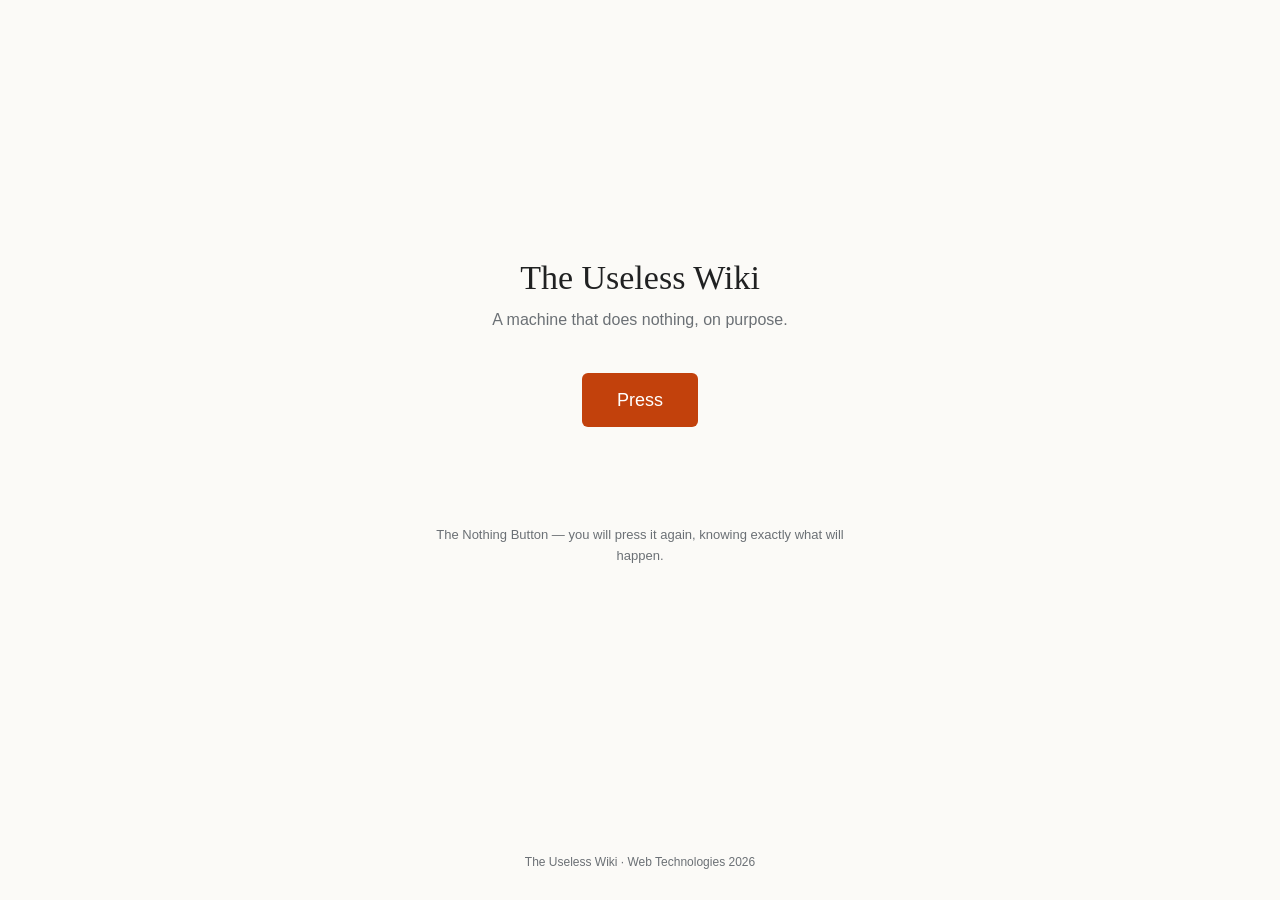
==== index.html @ 9c0638c9 "feat: the nothing button — one control, one line, and a synthesised sound" ====
<!doctype html>
<html lang="en">
<head>
<meta charset="utf-8">
<meta name="viewport" content="width=device-width, initial-scale=1">
<title>The Useless Wiki</title>
<meta name="description" content="A machine that does nothing, on purpose.">
<link rel="stylesheet" href="style.css">
</head>
<body>

<main>
  <h1>The Useless Wiki</h1>
  <p class="tagline">A machine that does nothing, on purpose.</p>

  <button type="button" id="press" class="press">Press</button>

  <p class="status" id="status" role="status" aria-live="polite"></p>

  <p class="note">The Nothing Button — you will press it again, knowing exactly what will happen.</p>
</main>

<footer>
  <p>The Useless Wiki · Web Technologies 2026</p>
</footer>

<script src="js/machine.js"></script>

</body>
</html>
---- style.css ----
/* The Useless Wiki — one page, one control. */

:root {
  --paper: #fbfaf7;
  --ink: #202122;
  --dim: #6b7075;
  --accent: #c2410c;
}

* { box-sizing: border-box; }

body {
  margin: 0;
  min-height: 100vh;
  display: flex;
  flex-direction: column;
  background: var(--paper);
  color: var(--ink);
  font: 16px/1.6 -apple-system, BlinkMacSystemFont, "Segoe UI", Roboto, "Helvetica Neue", Arial, sans-serif;
}

main {
  flex: 1;
  display: flex;
  flex-direction: column;
  align-items: center;
  justify-content: center;
  text-align: center;
  padding: 2rem 1.5rem;
}

h1 {
  margin: 0;
  font: 400 34px/1.2 Georgia, "Times New Roman", serif;
}

.tagline {
  margin: .5rem 0 2.5rem;
  color: var(--dim);
}

.press {
  padding: .8rem 2.2rem;
  font: inherit;
  font-size: 18px;
  color: #fff;
  background: var(--accent);
  border: 0;
  border-radius: 6px;
  cursor: pointer;
  transition: transform .08s ease, background-color .2s ease;
}

/* The button dips when you press it — the only part of the machine that
   ever appears to do anything. */
.press:active { transform: scale(.97); }

.press:focus-visible {
  outline: 3px solid var(--accent);
  outline-offset: 3px;
}

.status {
  margin: 2rem 0 0;
  min-height: 1.6em;
  color: var(--dim);
  opacity: 0;
  transform: translateY(4px);
  transition: opacity .25s ease, transform .25s ease;
}

/* Added for as long as a line is showing, so the fade runs both ways. */
.status.show {
  opacity: 1;
  transform: none;
}

.note {
  margin: 2.5rem 0 0;
  max-width: 26rem;
  font-size: 13px;
  color: var(--dim);
}

footer {
  padding: 1rem 1.5rem;
  text-align: center;
  font-size: 12px;
  color: var(--dim);
}

/* The behaviour stays; only the movement goes. */
@media (prefers-reduced-motion: reduce) {
  * {
    transition: none !important;
    animation: none !important;
  }
}
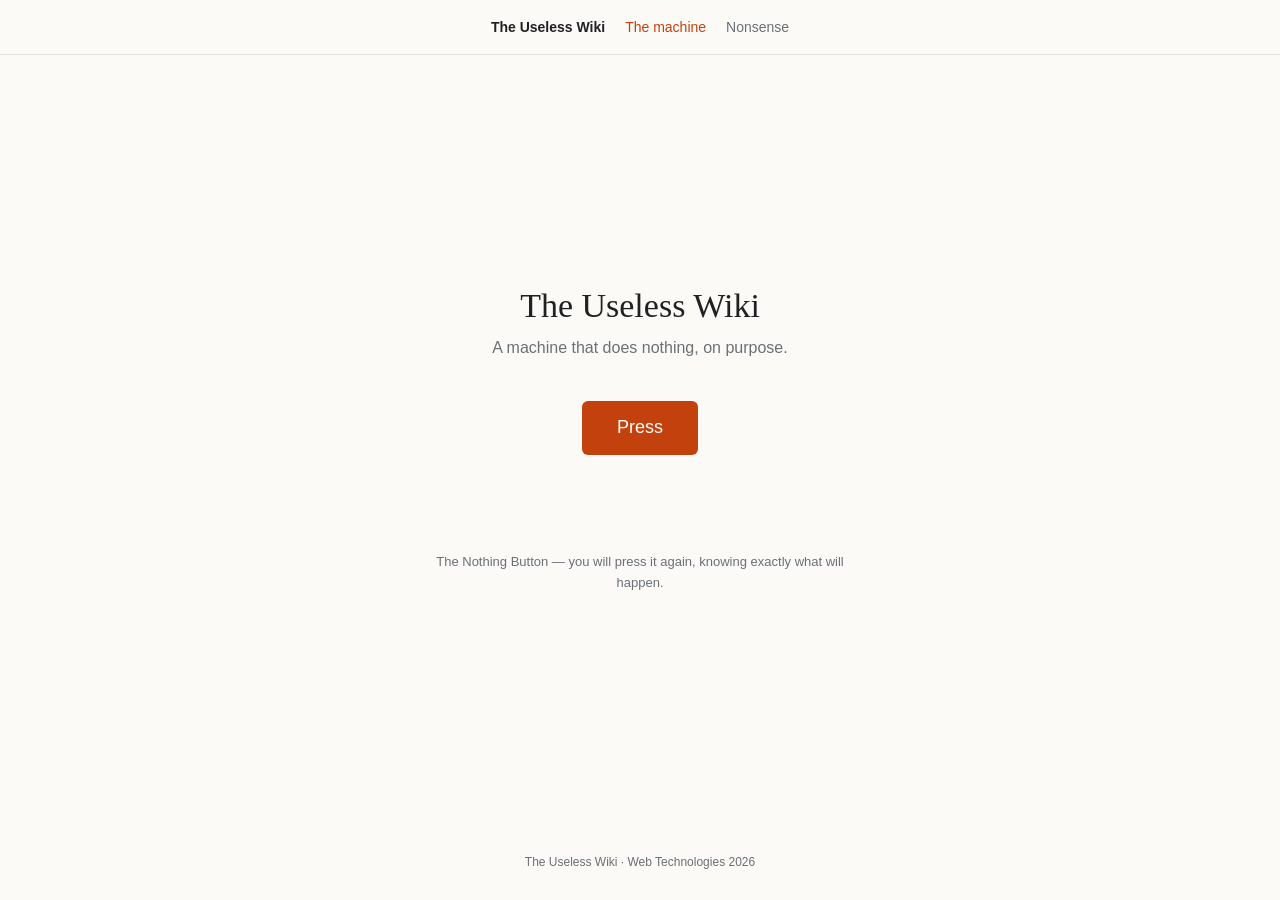
==== commit 6affc036: "feat: nonsense — fifteen quotations, one chosen at random; navigation written once in nav.html" ====
--- a/index.html
+++ b/index.html
@@ -8,6 +8,9 @@
 <link rel="stylesheet" href="style.css">
 </head>
 <body>
+
+<!-- nav.js fills this from nav.html. See the note in that file. -->
+<div data-nav></div>
 
 <main>
   <h1>The Useless Wiki</h1>
@@ -24,6 +27,7 @@
   <p>The Useless Wiki · Web Technologies 2026</p>
 </footer>
 
+<script src="js/nav.js"></script>
 <script src="js/machine.js"></script>
 
 </body>
--- a/style.css
+++ b/style.css
@@ -27,6 +27,14 @@
   justify-content: center;
   text-align: center;
   padding: 2rem 1.5rem;
+}
+
+/* The machine page is short enough to sit in the middle of the screen.
+   A page with fifteen quotations on it is not: centring it would push
+   the top half out of reach, so those pages start at the top instead. */
+main.page {
+  justify-content: flex-start;
+  padding-top: 3rem;
 }
 
 h1 {
@@ -89,6 +97,102 @@
   color: var(--dim);
 }
 
+/* ---- navigation, written once in nav.html ---- */
+
+.site-nav {
+  display: flex;
+  flex-wrap: wrap;
+  justify-content: center;
+  gap: 1.25rem;
+  padding: 1rem 1.5rem;
+  border-bottom: 1px solid #e6e3dc;
+  font-size: 14px;
+}
+
+.site-nav a {
+  color: var(--dim);
+  text-decoration: none;
+}
+
+.site-nav a:hover { color: var(--ink); }
+
+.site-nav .brand {
+  color: var(--ink);
+  font-weight: 600;
+}
+
+/* The page you are on: no link styling, because the link goes nowhere. */
+.site-nav a[aria-current="page"] {
+  color: var(--accent);
+}
+
+.site-nav a:focus-visible {
+  outline: 2px solid var(--accent);
+  outline-offset: 2px;
+}
+
+/* ---- quotation of the visit ---- */
+
+.hero-quote {
+  margin: 2.5rem 0 0;
+  padding: 1.25rem 1.5rem;
+  max-width: 34rem;
+  text-align: left;
+  border-left: 3px solid var(--accent);
+  background: #f4f2ec;
+}
+
+.hero-quote .eyebrow {
+  margin: 0 0 .5rem;
+  font-size: 11px;
+  letter-spacing: .08em;
+  text-transform: uppercase;
+  color: var(--dim);
+}
+
+.hero-quote blockquote {
+  margin: 0;
+  font: 400 21px/1.45 Georgia, "Times New Roman", serif;
+}
+
+.hero-quote cite {
+  display: block;
+  margin-top: .5rem;
+  font-style: normal;
+  font-size: 13px;
+  color: var(--dim);
+}
+
+/* ---- the fifteen ---- */
+
+.quotes {
+  width: 100%;
+  max-width: 34rem;
+  margin: 3rem 0 0;
+  padding: 0;
+  list-style: none;
+  text-align: left;
+  border-top: 1px solid #e6e3dc;
+}
+
+.quotes li {
+  padding: 1.4rem 0;
+  border-bottom: 1px solid #e6e3dc;
+}
+
+.quotes blockquote {
+  margin: 0;
+  font: 400 18px/1.55 Georgia, "Times New Roman", serif;
+}
+
+.quotes cite {
+  display: block;
+  margin-top: .45rem;
+  font-style: normal;
+  font-size: 13px;
+  color: var(--dim);
+}
+
 /* The behaviour stays; only the movement goes. */
 @media (prefers-reduced-motion: reduce) {
   * {
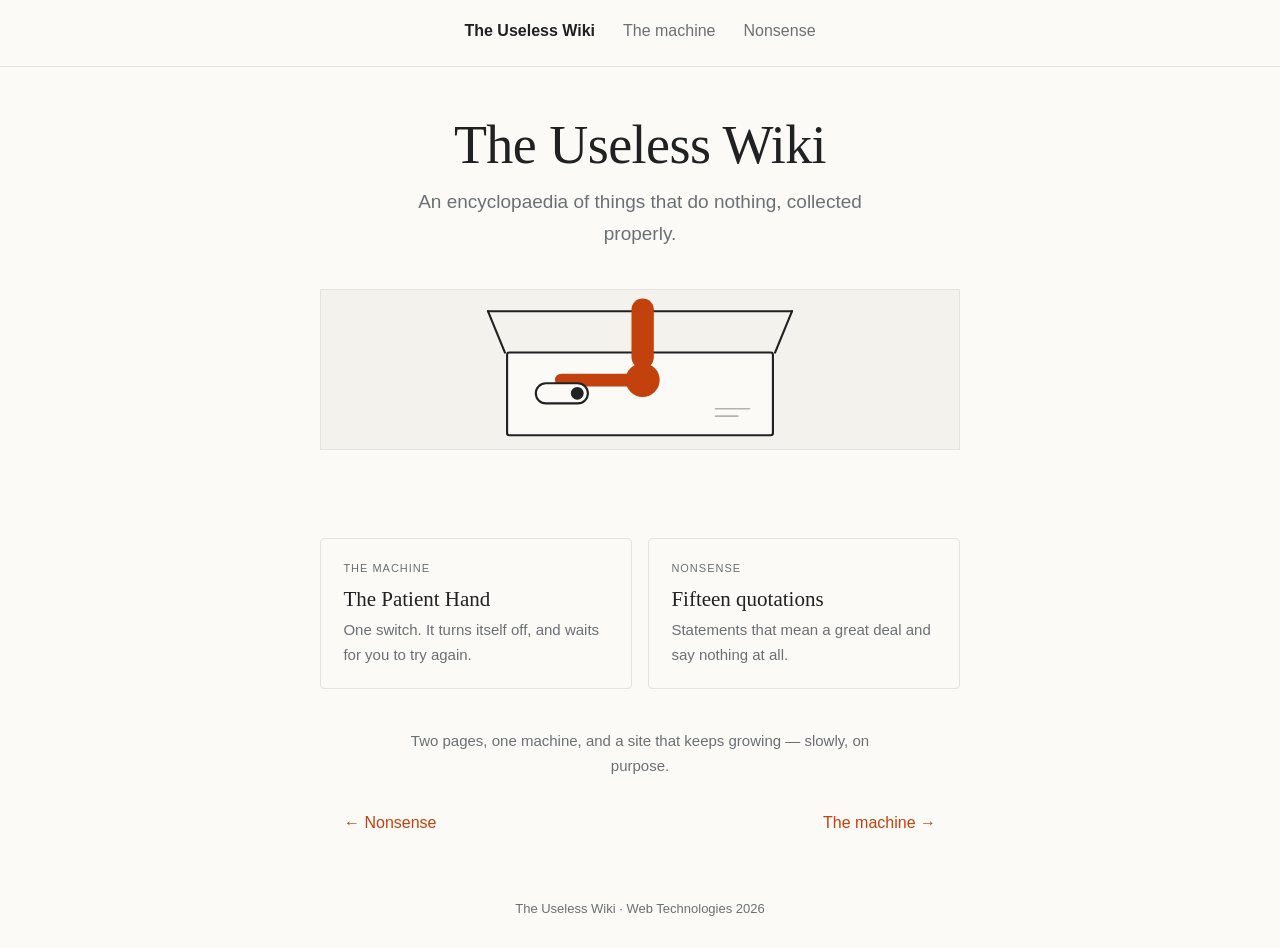
==== commit 5f59cb51: "style: larger type, and an index at the foot of every page" ====
--- a/index.html
+++ b/index.html
@@ -4,7 +4,7 @@
 <meta charset="utf-8">
 <meta name="viewport" content="width=device-width, initial-scale=1">
 <title>The Useless Wiki</title>
-<meta name="description" content="A machine that does nothing, on purpose.">
+<meta name="description" content="An encyclopaedia of things that do nothing, collected properly.">
 <link rel="stylesheet" href="style.css">
 </head>
 <body>
@@ -12,23 +12,43 @@
 <!-- nav.js fills this from nav.html. See the note in that file. -->
 <div data-nav></div>
 
-<main>
+<main class="page">
   <h1>The Useless Wiki</h1>
-  <p class="tagline">A machine that does nothing, on purpose.</p>
+  <p class="tagline">An encyclopaedia of things that do nothing, collected properly.</p>
 
-  <button type="button" id="press" class="press">Press</button>
+  <figure class="hero">
+    <img src="images/hero.svg" width="1200" height="300"
+         alt="A line drawing of an open box with a switch on the front, and an arm reaching out of the lid to turn that switch off.">
+  </figure>
 
-  <p class="status" id="status" role="status" aria-live="polite"></p>
+  <ul class="cards">
+    <li>
+      <a class="card" href="machine.html">
+        <p class="card__label">The machine</p>
+        <h2>The Patient Hand</h2>
+        <p>One switch. It turns itself off, and waits for you to try again.</p>
+      </a>
+    </li>
+    <li>
+      <a class="card" href="quotes.html">
+        <p class="card__label">Nonsense</p>
+        <h2>Fifteen quotations</h2>
+        <p>Statements that mean a great deal and say nothing at all.</p>
+      </a>
+    </li>
+  </ul>
 
-  <p class="note">The Nothing Button — you will press it again, knowing exactly what will happen.</p>
+  <p class="note">Two pages, one machine, and a site that keeps growing — slowly, on purpose.</p>
 </main>
+
+<!-- nav.js builds the index at the foot of the page from the same list. -->
+<div data-pager></div>
 
 <footer>
   <p>The Useless Wiki · Web Technologies 2026</p>
 </footer>
 
 <script src="js/nav.js"></script>
-<script src="js/machine.js"></script>
 
 </body>
 </html>
--- a/style.css
+++ b/style.css
@@ -1,10 +1,13 @@
-/* The Useless Wiki — one page, one control. */
+/* The Useless Wiki — one page, one control.
+   Everything here is shared by every page of the site. */
 
 :root {
   --paper: #fbfaf7;
   --ink: #202122;
   --dim: #6b7075;
   --accent: #c2410c;
+  --line: #e6e3dc;
+  --wash: #f4f2ec;
 }
 
 * { box-sizing: border-box; }
@@ -16,7 +19,7 @@
   flex-direction: column;
   background: var(--paper);
   color: var(--ink);
-  font: 16px/1.6 -apple-system, BlinkMacSystemFont, "Segoe UI", Roboto, "Helvetica Neue", Arial, sans-serif;
+  font: 18px/1.65 -apple-system, BlinkMacSystemFont, "Segoe UI", Roboto, "Helvetica Neue", Arial, sans-serif;
 }
 
 main {
@@ -39,18 +42,39 @@
 
 h1 {
   margin: 0;
-  font: 400 34px/1.2 Georgia, "Times New Roman", serif;
+  font: 400 clamp(38px, 6.5vw, 54px)/1.12 Georgia, "Times New Roman", serif;
+  letter-spacing: -.01em;
 }
 
 .tagline {
-  margin: .5rem 0 2.5rem;
-  color: var(--dim);
-}
+  margin: .7rem 0 2.5rem;
+  max-width: 30rem;
+  font-size: 19px;
+  color: var(--dim);
+}
+
+/* ---- home page hero ---- */
+
+.hero {
+  width: 100%;
+  max-width: 40rem;
+  margin: 0 0 2rem;
+  border: 1px solid var(--line);
+  background: var(--wash);
+}
+
+.hero img {
+  display: block;
+  width: 100%;
+  height: auto;
+}
+
+/* ---- the control ---- */
 
 .press {
-  padding: .8rem 2.2rem;
+  padding: .95rem 2.8rem;
   font: inherit;
-  font-size: 18px;
+  font-size: 21px;
   color: #fff;
   background: var(--accent);
   border: 0;
@@ -71,6 +95,7 @@
 .status {
   margin: 2rem 0 0;
   min-height: 1.6em;
+  font-size: 19px;
   color: var(--dim);
   opacity: 0;
   transform: translateY(4px);
@@ -85,15 +110,44 @@
 
 .note {
   margin: 2.5rem 0 0;
-  max-width: 26rem;
-  font-size: 13px;
-  color: var(--dim);
+  max-width: 30rem;
+  font-size: 15px;
+  color: var(--dim);
+}
+
+/* ---- the index at the foot of every page ---- */
+
+.pager {
+  display: flex;
+  gap: 1rem;
+  width: 100%;
+  max-width: 40rem;
+  margin: 0 auto;
+  padding: 0 1.5rem 2rem;
+  font-size: 16px;
+}
+
+.pager a {
+  color: var(--accent);
+  text-decoration: none;
+}
+
+.pager a:hover { text-decoration: underline; }
+
+.pager a:focus-visible {
+  outline: 2px solid var(--accent);
+  outline-offset: 3px;
+}
+
+.pager .next {
+  margin-left: auto;
+  text-align: right;
 }
 
 footer {
   padding: 1rem 1.5rem;
   text-align: center;
-  font-size: 12px;
+  font-size: 13px;
   color: var(--dim);
 }
 
@@ -103,15 +157,17 @@
   display: flex;
   flex-wrap: wrap;
   justify-content: center;
-  gap: 1.25rem;
-  padding: 1rem 1.5rem;
-  border-bottom: 1px solid #e6e3dc;
-  font-size: 14px;
+  gap: .5rem 1.75rem;
+  padding: 1.1rem 1.5rem;
+  border-bottom: 1px solid var(--line);
+  font-size: 16px;
 }
 
 .site-nav a {
   color: var(--dim);
   text-decoration: none;
+  padding-bottom: 2px;
+  border-bottom: 2px solid transparent;
 }
 
 .site-nav a:hover { color: var(--ink); }
@@ -121,30 +177,32 @@
   font-weight: 600;
 }
 
-/* The page you are on: no link styling, because the link goes nowhere. */
+/* The page you are on: coloured, and underlined, so that the nav says
+   where you are without you having to read the address bar. */
 .site-nav a[aria-current="page"] {
   color: var(--accent);
+  border-bottom-color: var(--accent);
 }
 
 .site-nav a:focus-visible {
   outline: 2px solid var(--accent);
-  outline-offset: 2px;
+  outline-offset: 3px;
 }
 
 /* ---- quotation of the visit ---- */
 
 .hero-quote {
   margin: 2.5rem 0 0;
-  padding: 1.25rem 1.5rem;
+  padding: 1.4rem 1.6rem;
   max-width: 34rem;
   text-align: left;
   border-left: 3px solid var(--accent);
-  background: #f4f2ec;
+  background: var(--wash);
 }
 
 .hero-quote .eyebrow {
-  margin: 0 0 .5rem;
-  font-size: 11px;
+  margin: 0 0 .6rem;
+  font-size: 12px;
   letter-spacing: .08em;
   text-transform: uppercase;
   color: var(--dim);
@@ -152,14 +210,14 @@
 
 .hero-quote blockquote {
   margin: 0;
-  font: 400 21px/1.45 Georgia, "Times New Roman", serif;
+  font: 400 24px/1.4 Georgia, "Times New Roman", serif;
 }
 
 .hero-quote cite {
   display: block;
-  margin-top: .5rem;
+  margin-top: .55rem;
   font-style: normal;
-  font-size: 13px;
+  font-size: 14px;
   color: var(--dim);
 }
 
@@ -172,24 +230,78 @@
   padding: 0;
   list-style: none;
   text-align: left;
-  border-top: 1px solid #e6e3dc;
+  border-top: 1px solid var(--line);
 }
 
 .quotes li {
-  padding: 1.4rem 0;
-  border-bottom: 1px solid #e6e3dc;
+  padding: 1.5rem 0;
+  border-bottom: 1px solid var(--line);
 }
 
 .quotes blockquote {
   margin: 0;
-  font: 400 18px/1.55 Georgia, "Times New Roman", serif;
+  font: 400 20px/1.55 Georgia, "Times New Roman", serif;
 }
 
 .quotes cite {
   display: block;
-  margin-top: .45rem;
+  margin-top: .5rem;
   font-style: normal;
-  font-size: 13px;
+  font-size: 14px;
+  color: var(--dim);
+}
+
+/* ---- the index cards on the home page ---- */
+
+.cards {
+  display: grid;
+  grid-template-columns: repeat(auto-fit, minmax(210px, 1fr));
+  gap: 1rem;
+  width: 100%;
+  max-width: 40rem;
+  margin: 3.5rem 0 0;
+  padding: 0;
+  list-style: none;
+  text-align: left;
+}
+
+.card {
+  display: block;
+  height: 100%;
+  padding: 1.25rem 1.4rem;
+  border: 1px solid var(--line);
+  border-radius: 4px;
+  color: inherit;
+  text-decoration: none;
+  transition: border-color .2s ease, transform .2s ease;
+}
+
+.card:hover {
+  border-color: var(--accent);
+  transform: translateY(-2px);
+}
+
+.card:focus-visible {
+  outline: 2px solid var(--accent);
+  outline-offset: 3px;
+}
+
+.card .card__label {
+  margin: 0 0 .5rem;
+  font-size: 11px;
+  letter-spacing: .09em;
+  text-transform: uppercase;
+  color: var(--dim);
+}
+
+.card h2 {
+  margin: 0 0 .35rem;
+  font: 400 21px/1.3 Georgia, "Times New Roman", serif;
+}
+
+.card p {
+  margin: 0;
+  font-size: 15px;
   color: var(--dim);
 }
 
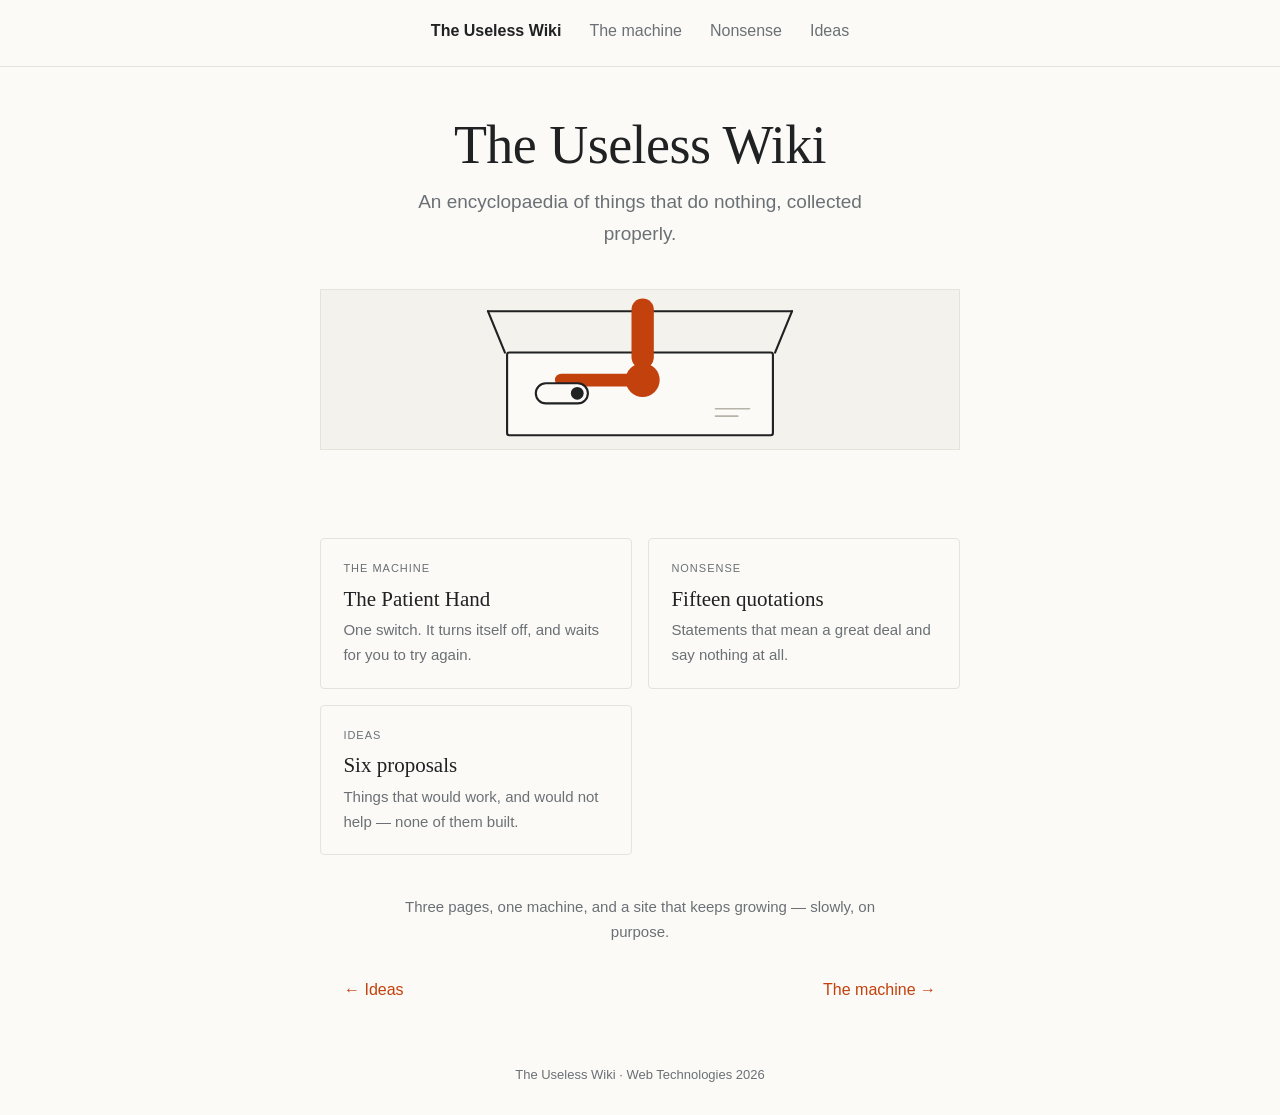
==== commit b95b2e22: "feat: ideas — six proposals, none of them built" ====
--- a/index.html
+++ b/index.html
@@ -36,9 +36,16 @@
         <p>Statements that mean a great deal and say nothing at all.</p>
       </a>
     </li>
+    <li>
+      <a class="card" href="project.html">
+        <p class="card__label">Ideas</p>
+        <h2>Six proposals</h2>
+        <p>Things that would work, and would not help — none of them built.</p>
+      </a>
+    </li>
   </ul>
 
-  <p class="note">Two pages, one machine, and a site that keeps growing — slowly, on purpose.</p>
+  <p class="note">Three pages, one machine, and a site that keeps growing — slowly, on purpose.</p>
 </main>
 
 <!-- nav.js builds the index at the foot of the page from the same list. -->
--- a/style.css
+++ b/style.css
@@ -251,6 +251,57 @@
   color: var(--dim);
 }
 
+/* ---- the ideas list ---- */
+
+.ideas {
+  width: 100%;
+  max-width: 40rem;
+  margin: 3rem 0 0;
+  padding: 0;
+  list-style: none;
+  text-align: left;
+}
+
+.idea {
+  display: grid;
+  grid-template-columns: 3rem 1fr;
+  gap: 0 1rem;
+  padding: 1.7rem 0;
+  border-top: 1px solid var(--line);
+}
+
+.idea:last-child { border-bottom: 1px solid var(--line); }
+
+.idea__no {
+  margin: 0;
+  padding-top: .5rem;
+  font-size: 13px;
+  letter-spacing: .08em;
+  color: var(--accent);
+}
+
+.idea h2 {
+  grid-column: 2;
+  margin: 0 0 .4rem;
+  font: 400 22px/1.3 Georgia, "Times New Roman", serif;
+}
+
+.idea__text {
+  grid-column: 2;
+  margin: 0;
+  font-size: 17px;
+  color: var(--dim);
+}
+
+.idea__state {
+  grid-column: 2;
+  margin: .7rem 0 0;
+  font-size: 11px;
+  letter-spacing: .1em;
+  text-transform: uppercase;
+  color: #a39d92;
+}
+
 /* ---- the index cards on the home page ---- */
 
 .cards {
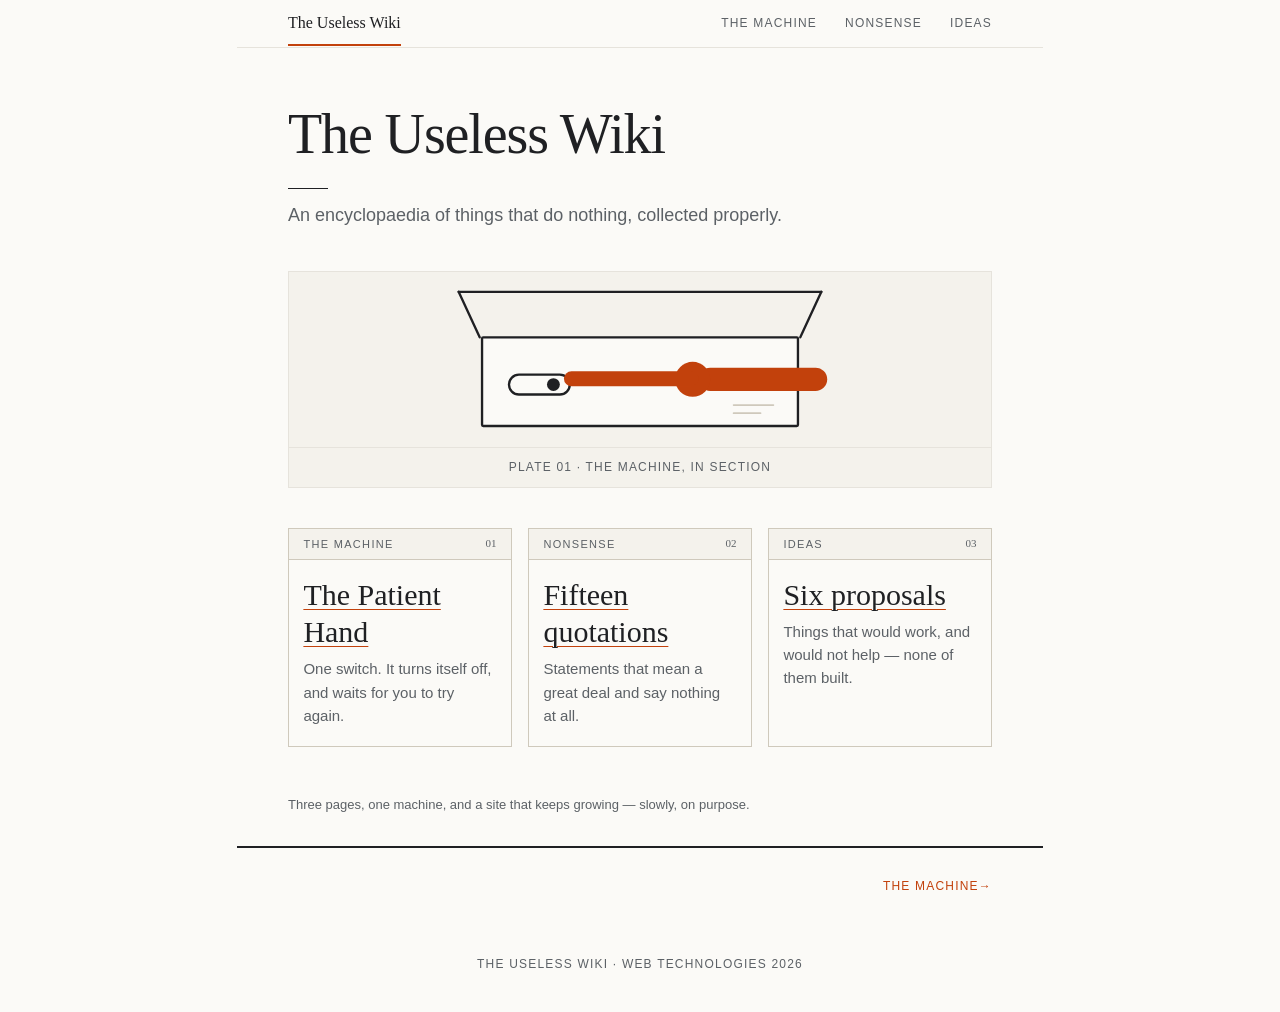
==== commit 3e6df31b: "style: rebuild the site as an archive catalogue — three weights of rule, one left edge, numbers in t" ====
--- a/index.html
+++ b/index.html
@@ -9,8 +9,9 @@
 </head>
 <body>
 
-<!-- nav.js fills this from nav.html. See the note in that file. -->
-<div data-nav></div>
+<!-- nav.js replaces this from nav.html. The fallback link is what is left
+     when the page is opened from the file system and fetch cannot run. -->
+<div data-nav><p class="nav-fallback"><a href="index.html">The Useless Wiki</a></p></div>
 
 <main class="page">
   <h1>The Useless Wiki</h1>
@@ -19,29 +20,42 @@
   <figure class="hero">
     <img src="images/hero.svg" width="1200" height="300"
          alt="A line drawing of an open box with a switch on the front, and an arm reaching out of the lid to turn that switch off.">
+    <figcaption>Plate 01 · the machine, in section</figcaption>
   </figure>
 
+  <!-- The title is the link, and a pseudo-element stretches the link over
+       the whole card, so the whole card is clickable without the link's
+       accessible name becoming the whole card. -->
   <ul class="cards">
-    <li>
-      <a class="card" href="machine.html">
-        <p class="card__label">The machine</p>
-        <h2>The Patient Hand</h2>
+    <li class="card">
+      <div class="card__tab">
+        <span class="card__label">The machine</span>
+        <span class="card__no" aria-hidden="true">01</span>
+      </div>
+      <div class="card__body">
+        <h2><a href="machine.html">The Patient Hand</a></h2>
         <p>One switch. It turns itself off, and waits for you to try again.</p>
-      </a>
+      </div>
     </li>
-    <li>
-      <a class="card" href="quotes.html">
-        <p class="card__label">Nonsense</p>
-        <h2>Fifteen quotations</h2>
+    <li class="card">
+      <div class="card__tab">
+        <span class="card__label">Nonsense</span>
+        <span class="card__no" aria-hidden="true">02</span>
+      </div>
+      <div class="card__body">
+        <h2><a href="quotes.html">Fifteen quotations</a></h2>
         <p>Statements that mean a great deal and say nothing at all.</p>
-      </a>
+      </div>
     </li>
-    <li>
-      <a class="card" href="project.html">
-        <p class="card__label">Ideas</p>
-        <h2>Six proposals</h2>
+    <li class="card">
+      <div class="card__tab">
+        <span class="card__label">Ideas</span>
+        <span class="card__no" aria-hidden="true">03</span>
+      </div>
+      <div class="card__body">
+        <h2><a href="project.html">Six proposals</a></h2>
         <p>Things that would work, and would not help — none of them built.</p>
-      </a>
+      </div>
     </li>
   </ul>
 
--- a/style.css
+++ b/style.css
@@ -1,16 +1,42 @@
-/* The Useless Wiki — one page, one control.
-   Everything here is shared by every page of the site. */
+/* The Useless Wiki — the sheet every page shares.
+   ----------------------------------------------------------------------
+   Archive cards, not a document. Three weights of rule carry the whole
+   hierarchy — --line for what merely separates, --line-2 for what holds a
+   card together, --ink for where a section ends — so a card and a list of
+   quotations can look different and still belong to the same catalogue.
+
+   One rule holds the colour together: orange is only ever on something you
+   can operate (a link, the current page, the switch knob, the hand).
+   Numbers, plates and status values are --ink or --dim, never --accent.
+   ---------------------------------------------------------------------- */
 
 :root {
-  --paper: #fbfaf7;
-  --ink: #202122;
-  --dim: #6b7075;
-  --accent: #c2410c;
-  --line: #e6e3dc;
-  --wash: #f4f2ec;
-}
-
-* { box-sizing: border-box; }
+  --paper: #FBFAF7;
+  --surface: #F4F2EC;
+  --ink: #1F2023;
+  --dim: #5C6166;
+  --line: #E6E3DC;
+  --line-2: #CFC9BC;
+  --accent: #C2410C;
+  --accent-wash: #F6E4D8;
+
+  --serif: Georgia, "Iowan Old Style", "Palatino Linotype", "Book Antiqua", "Times New Roman", serif;
+  --sans: -apple-system, BlinkMacSystemFont, "Segoe UI", Roboto, "Helvetica Neue", Arial, sans-serif;
+  --mono: ui-monospace, SFMono-Regular, Menlo, Consolas, "Liberation Mono", monospace;
+
+  --w-narrow: 26rem;   /* the machine's one sentence */
+  --w-read: 34rem;     /* body, quotations, tagline */
+  --w-wide: 44rem;     /* cards, ideas, nav, pager */
+
+  --rail: clamp(1.25rem, 4vw, 5rem);
+}
+
+*, *::before, *::after { box-sizing: border-box; }
+
+/* ---- the shell -------------------------------------------------------
+   Left-aligned throughout. Only the plate on the front page and the
+   footer are centred; everything else starts at the same edge, which is
+   what makes four different pages read as one catalogue. */
 
 body {
   margin: 0;
@@ -19,48 +45,123 @@
   flex-direction: column;
   background: var(--paper);
   color: var(--ink);
-  font: 18px/1.65 -apple-system, BlinkMacSystemFont, "Segoe UI", Roboto, "Helvetica Neue", Arial, sans-serif;
+  font: 18px/1.62 var(--sans);
+}
+
+main, .site-nav, .pager, footer, .nav-fallback {
+  width: 100%;
+  /* --w-wide is the width of the *content*, so the padding is added on
+     top of it; otherwise the three cards drop to two columns. */
+  max-width: calc(var(--w-wide) + 2 * var(--rail));
+  margin-inline: auto;
+  padding-inline: var(--rail);
 }
 
 main {
   flex: 1;
+  text-align: left;
+  padding-block: 4rem 2rem;
+}
+
+main.page { padding-top: 3.5rem; }
+
+/* ---- type ------------------------------------------------------------ */
+
+h1 {
+  margin: 0;
+  font: 400 clamp(40px, 6vw, 56px)/1.08 var(--serif);
+  letter-spacing: -.02em;
+}
+
+/* The newspaper standfirst: a short rule, then the sentence. It hangs off
+   the h1 rather than sitting in a box, so the page still starts flat. */
+.tagline {
+  margin: 1.5rem 0 0;
+  max-width: var(--w-read);
+  font-size: 18px;
+  color: var(--dim);
+}
+
+.tagline::before {
+  content: "";
+  display: block;
+  width: 2.5rem;
+  height: 1px;
+  margin-bottom: .75rem;
+  background: var(--ink);
+}
+
+.note {
+  margin: 3rem 0 0;
+  max-width: var(--w-read);
+  font-size: 13px;
+  line-height: 1.5;
+  color: var(--dim);
+}
+
+.sr-only {
+  position: absolute;
+  width: 1px;
+  height: 1px;
+  margin: -1px;
+  padding: 0;
+  overflow: hidden;
+  clip-path: inset(50%);
+  white-space: nowrap;
+  border: 0;
+}
+
+/* ---- navigation, written once in nav.html ----------------------------
+   The site name sits left, the pages sit right; the current page is
+   marked with a 2px orange rule drawn inside the link box, so nothing
+   jumps by two pixels when it becomes current. */
+
+.site-nav {
   display: flex;
-  flex-direction: column;
+  flex-wrap: wrap;
   align-items: center;
-  justify-content: center;
+  justify-content: space-between;
+  gap: .5rem 1.75rem;
+  min-height: 48px;
+  border-bottom: 1px solid var(--line);
+}
+
+.site-nav a {
+  display: inline-flex;
+  align-items: center;
+  min-height: 44px;
+  font-size: 12px;
+  line-height: 1.35;
+  letter-spacing: .10em;
+  text-transform: uppercase;
+  color: var(--dim);
+  text-decoration: none;
+}
+
+.site-nav .brand {
+  margin-right: auto;          /* pushes the three pages into one group */
+  font: 400 16px/1.4 var(--serif);
+  letter-spacing: 0;
+  text-transform: none;
+  color: var(--ink);
+}
+
+.site-nav a:hover { color: var(--ink); }
+
+.site-nav a[aria-current="page"] {
+  color: var(--ink);
+  box-shadow: inset 0 -2px 0 var(--accent);
+}
+
+/* ---- the plate on the front page ------------------------------------- */
+
+.hero {
+  margin: 2.5rem 0 0;
+  max-width: var(--w-wide);
+  margin-inline: auto;
+  border: 1px solid var(--line);
+  background: var(--surface);
   text-align: center;
-  padding: 2rem 1.5rem;
-}
-
-/* The machine page is short enough to sit in the middle of the screen.
-   A page with fifteen quotations on it is not: centring it would push
-   the top half out of reach, so those pages start at the top instead. */
-main.page {
-  justify-content: flex-start;
-  padding-top: 3rem;
-}
-
-h1 {
-  margin: 0;
-  font: 400 clamp(38px, 6.5vw, 54px)/1.12 Georgia, "Times New Roman", serif;
-  letter-spacing: -.01em;
-}
-
-.tagline {
-  margin: .7rem 0 2.5rem;
-  max-width: 30rem;
-  font-size: 19px;
-  color: var(--dim);
-}
-
-/* ---- home page hero ---- */
-
-.hero {
-  width: 100%;
-  max-width: 40rem;
-  margin: 0 0 2rem;
-  border: 1px solid var(--line);
-  background: var(--wash);
 }
 
 .hero img {
@@ -69,297 +170,369 @@
   height: auto;
 }
 
-/* ---- the control ---- */
-
-.press {
-  padding: .95rem 2.8rem;
-  font: inherit;
-  font-size: 21px;
-  color: #fff;
-  background: var(--accent);
-  border: 0;
-  border-radius: 6px;
-  cursor: pointer;
-  transition: transform .08s ease, background-color .2s ease;
-}
-
-/* The button dips when you press it — the only part of the machine that
-   ever appears to do anything. */
-.press:active { transform: scale(.97); }
-
-.press:focus-visible {
-  outline: 3px solid var(--accent);
-  outline-offset: 3px;
-}
-
-.status {
-  margin: 2rem 0 0;
-  min-height: 1.6em;
-  font-size: 19px;
-  color: var(--dim);
-  opacity: 0;
-  transform: translateY(4px);
-  transition: opacity .25s ease, transform .25s ease;
-}
-
-/* Added for as long as a line is showing, so the fade runs both ways. */
-.status.show {
-  opacity: 1;
-  transform: none;
-}
-
-.note {
+.hero figcaption {
+  padding: .7rem .9rem;
+  border-top: 1px solid var(--line);
+  font-size: 12px;
+  line-height: 1.35;
+  letter-spacing: .10em;
+  text-transform: uppercase;
+  color: var(--dim);
+}
+
+/* ---- the cards: one record each --------------------------------------
+   The tab at the top is the index label and the number; the body holds
+   the title as a link. The link is stretched over the whole card with a
+   pseudo-element, so the reading order stays "heading, then link" while
+   the clicking area stays "anywhere on the card". */
+
+.cards {
+  display: grid;
+  grid-template-columns: repeat(auto-fit, minmax(13rem, 1fr));
+  gap: 1rem;
   margin: 2.5rem 0 0;
-  max-width: 30rem;
+  padding: 0;
+  list-style: none;
+}
+
+.card {
+  position: relative;
+  background: var(--paper);
+  border: 1px solid var(--line-2);
+  border-radius: 0;
+}
+
+.card__tab {
+  display: flex;
+  justify-content: space-between;
+  align-items: center;
+  padding: .5rem .9rem;
+  background: var(--surface);
+  border-bottom: 1px solid var(--line-2);
+}
+
+.card__label {
+  margin: 0;
+  font-size: 11px;
+  line-height: 1.3;
+  letter-spacing: .12em;
+  text-transform: uppercase;
+  color: var(--dim);
+}
+
+.card__no {
+  font: 400 11px/1 var(--serif);
+  color: var(--dim);
+  font-variant-numeric: oldstyle-nums;
+}
+
+.card__body {
+  padding: 1rem .9rem 1.15rem;
+  max-width: var(--w-read);
+}
+
+.card h2 {
+  margin: 0 0 .4rem;
+  font: 400 30px/1.25 var(--serif);
+}
+
+.card h2 a {
+  color: inherit;
+  text-decoration: underline;
+  text-decoration-color: var(--accent);
+  text-decoration-thickness: 1px;
+  text-underline-offset: 4px;
+}
+
+.card h2 a::after {
+  content: "";
+  position: absolute;
+  inset: 0;
+}
+
+.card__body p {
+  margin: 0;
+  max-width: 34ch;
   font-size: 15px;
-  color: var(--dim);
-}
-
-/* ---- the index at the foot of every page ---- */
-
-.pager {
-  display: flex;
-  gap: 1rem;
-  width: 100%;
-  max-width: 40rem;
-  margin: 0 auto;
-  padding: 0 1.5rem 2rem;
-  font-size: 16px;
-}
-
-.pager a {
-  color: var(--accent);
-  text-decoration: none;
-}
-
-.pager a:hover { text-decoration: underline; }
-
-.pager a:focus-visible {
-  outline: 2px solid var(--accent);
-  outline-offset: 3px;
-}
-
-.pager .next {
-  margin-left: auto;
-  text-align: right;
-}
-
-footer {
-  padding: 1rem 1.5rem;
-  text-align: center;
-  font-size: 13px;
-  color: var(--dim);
-}
-
-/* ---- navigation, written once in nav.html ---- */
-
-.site-nav {
-  display: flex;
-  flex-wrap: wrap;
-  justify-content: center;
-  gap: .5rem 1.75rem;
-  padding: 1.1rem 1.5rem;
-  border-bottom: 1px solid var(--line);
-  font-size: 16px;
-}
-
-.site-nav a {
-  color: var(--dim);
-  text-decoration: none;
-  padding-bottom: 2px;
-  border-bottom: 2px solid transparent;
-}
-
-.site-nav a:hover { color: var(--ink); }
-
-.site-nav .brand {
-  color: var(--ink);
-  font-weight: 600;
-}
-
-/* The page you are on: coloured, and underlined, so that the nav says
-   where you are without you having to read the address bar. */
-.site-nav a[aria-current="page"] {
-  color: var(--accent);
-  border-bottom-color: var(--accent);
-}
-
-.site-nav a:focus-visible {
-  outline: 2px solid var(--accent);
-  outline-offset: 3px;
-}
-
-/* ---- quotation of the visit ---- */
+  line-height: 1.55;
+  color: var(--dim);
+}
+
+.card:hover, .card:focus-within { border-color: var(--ink); }
+.card:hover .card__tab, .card:focus-within .card__tab { background: var(--accent-wash); }
+
+/* ---- quotation of the visit ------------------------------------------
+   A left rule in ink, not in orange: you cannot click it. */
 
 .hero-quote {
   margin: 2.5rem 0 0;
   padding: 1.4rem 1.6rem;
-  max-width: 34rem;
-  text-align: left;
-  border-left: 3px solid var(--accent);
-  background: var(--wash);
-}
-
-.hero-quote .eyebrow {
+  max-width: var(--w-read);
+  background: var(--surface);
+  border-left: 3px solid var(--ink);
+}
+
+.eyebrow {
   margin: 0 0 .6rem;
   font-size: 12px;
-  letter-spacing: .08em;
+  line-height: 1.35;
+  letter-spacing: .10em;
   text-transform: uppercase;
   color: var(--dim);
 }
 
 .hero-quote blockquote {
   margin: 0;
-  font: 400 24px/1.4 Georgia, "Times New Roman", serif;
+  font: 400 24px/1.4 var(--serif);
 }
 
 .hero-quote cite {
   display: block;
   margin-top: .55rem;
+  font: 400 12px/1.35 var(--sans);
   font-style: normal;
-  font-size: 14px;
-  color: var(--dim);
-}
-
-/* ---- the fifteen ---- */
+  letter-spacing: .10em;
+  text-transform: uppercase;
+  color: var(--dim);
+}
+
+/* ---- the fifteen ------------------------------------------------------
+   The number hangs in its own rail, so the measure of the quotation
+   itself stays exactly --w-read. It is printed in the markup and hidden
+   from the screen reader: the <ol> already says "item 4", and hearing
+   "04" as well is one number too many. */
 
 .quotes {
-  width: 100%;
-  max-width: 34rem;
   margin: 3rem 0 0;
   padding: 0;
+  width: 100%;
+  max-width: calc(2.5rem + var(--w-read));
   list-style: none;
-  text-align: left;
   border-top: 1px solid var(--line);
+  border-bottom: 2px solid var(--ink);
 }
 
 .quotes li {
+  display: grid;
+  grid-template-columns: 2.5rem minmax(0, var(--w-read));
+  gap: 0;
+  width: 100%;
   padding: 1.5rem 0;
   border-bottom: 1px solid var(--line);
 }
 
+.quotes li:last-child { border-bottom: 0; }
+
+.quotes li > * { grid-column: 2; }
+
+/* Written into the markup, hidden from the screen reader: the <ol> already
+   says "item 4", and saying "04" as well is one number too many. */
+.quote-no {
+  grid-column: 1;
+  grid-row: 1;
+  font: 400 15px/1.55 var(--serif);
+  color: var(--dim);
+  font-variant-numeric: oldstyle-nums;
+}
+
 .quotes blockquote {
   margin: 0;
-  font: 400 20px/1.55 Georgia, "Times New Roman", serif;
+  font: 400 20px/1.45 var(--serif);
 }
 
 .quotes cite {
   display: block;
   margin-top: .5rem;
+  font: 400 12px/1.35 var(--sans);
   font-style: normal;
-  font-size: 14px;
-  color: var(--dim);
-}
-
-/* ---- the ideas list ---- */
+  letter-spacing: .10em;
+  text-transform: uppercase;
+  color: var(--dim);
+}
+
+.quotes cite::before,
+.hero-quote cite::before { content: "\2014  "; }
+
+/* ---- the six ideas ----------------------------------------------------
+   Number and title share a baseline; the number is ink, because you
+   cannot click it. */
 
 .ideas {
-  width: 100%;
-  max-width: 40rem;
   margin: 3rem 0 0;
   padding: 0;
+  width: 100%;
+  max-width: calc(2.75rem + var(--w-read));
   list-style: none;
-  text-align: left;
+  border-bottom: 2px solid var(--ink);
 }
 
 .idea {
   display: grid;
-  grid-template-columns: 3rem 1fr;
-  gap: 0 1rem;
-  padding: 1.7rem 0;
+  grid-template-columns: 2.75rem minmax(0, var(--w-read));
+  align-items: baseline;      /* the number sits on the title's baseline */
+  gap: 0;
+  width: 100%;
+  padding: 1.5rem 0;
   border-top: 1px solid var(--line);
 }
 
-.idea:last-child { border-bottom: 1px solid var(--line); }
-
 .idea__no {
-  margin: 0;
-  padding-top: .5rem;
-  font-size: 13px;
-  letter-spacing: .08em;
-  color: var(--accent);
+  grid-column: 1;
+  margin: 0;
+  font: 400 15px/1.25 var(--serif);
+  color: var(--dim);
+  font-variant-numeric: oldstyle-nums;
 }
 
 .idea h2 {
   grid-column: 2;
   margin: 0 0 .4rem;
-  font: 400 22px/1.3 Georgia, "Times New Roman", serif;
+  font: 400 30px/1.25 var(--serif);
 }
 
 .idea__text {
   grid-column: 2;
   margin: 0;
-  font-size: 17px;
+  max-width: 60ch;
+  font-size: 15px;
+  line-height: 1.55;
   color: var(--dim);
 }
 
 .idea__state {
   grid-column: 2;
-  margin: .7rem 0 0;
+  margin: .75rem 0 0;
   font-size: 11px;
-  letter-spacing: .1em;
-  text-transform: uppercase;
-  color: #a39d92;
-}
-
-/* ---- the index cards on the home page ---- */
-
-.cards {
-  display: grid;
-  grid-template-columns: repeat(auto-fit, minmax(210px, 1fr));
-  gap: 1rem;
-  width: 100%;
-  max-width: 40rem;
-  margin: 3.5rem 0 0;
-  padding: 0;
-  list-style: none;
-  text-align: left;
-}
-
-.card {
-  display: block;
-  height: 100%;
-  padding: 1.25rem 1.4rem;
-  border: 1px solid var(--line);
-  border-radius: 4px;
-  color: inherit;
+  line-height: 1.3;
+  letter-spacing: .14em;
+  text-transform: uppercase;
+}
+
+.idea__state-key { color: var(--dim); }
+.idea__state-value { color: var(--ink); }
+
+/* The two ideas that stopped, struck through: the joke lands without
+   spending a colour on it. */
+.idea__state-value.is-struck { text-decoration: line-through; }
+
+/* ---- the index at the foot of every page ------------------------------
+   Linear, not a ring: the home page has nothing before it, and the last
+   page has nothing after it. */
+
+.pager {
+  display: flex;
+  flex-wrap: wrap;
+  align-items: center;
+  gap: .75rem 1rem;
+  padding-block: 1rem 2rem;
+  border-top: 2px solid var(--ink);
+  font-size: 13px;
+  line-height: 1.5;
+  color: var(--dim);
+}
+
+.pager a {
+  display: inline-flex;
+  align-items: center;
+  min-height: 44px;
+  font-size: 12px;
+  line-height: 1.35;
+  letter-spacing: .10em;
+  text-transform: uppercase;
+  color: var(--accent);
   text-decoration: none;
-  transition: border-color .2s ease, transform .2s ease;
-}
-
-.card:hover {
-  border-color: var(--accent);
-  transform: translateY(-2px);
-}
-
-.card:focus-visible {
+}
+
+.pager a:hover { text-decoration: underline; }
+
+.pager .next { margin-left: auto; }
+
+footer {
+  padding-block: 1rem 2.5rem;
+  text-align: center;
+  font-size: 12px;
+  line-height: 1.35;
+  letter-spacing: .10em;
+  text-transform: uppercase;
+  color: var(--dim);
+}
+
+footer p { margin: 0; }
+
+/* ---- what the page says when nav.html cannot be fetched --------------- */
+
+.nav-fallback {
+  padding-block: 1.1rem;
+  font: 600 16px/1.4 var(--serif);
+}
+
+.nav-fallback p { margin: 0; }
+
+.nav-fallback a {
+  color: var(--ink);
+  text-decoration: none;
+}
+
+/* ---- one focus ring, everywhere -------------------------------------- */
+
+a:focus-visible,
+button:focus-visible,
+input:focus-visible + .switch__label .switch__track {
   outline: 2px solid var(--accent);
-  outline-offset: 3px;
-}
-
-.card .card__label {
-  margin: 0 0 .5rem;
-  font-size: 11px;
-  letter-spacing: .09em;
-  text-transform: uppercase;
-  color: var(--dim);
-}
-
-.card h2 {
-  margin: 0 0 .35rem;
-  font: 400 21px/1.3 Georgia, "Times New Roman", serif;
-}
-
-.card p {
-  margin: 0;
-  font-size: 15px;
-  color: var(--dim);
-}
-
-/* The behaviour stays; only the movement goes. */
+  outline-offset: 2px;
+}
+
+/* ---- less movement, not no feedback ----------------------------------
+   Deliberately not `* { transition: none }`: the machine's hand would
+   then teleport instead of arriving. Its own sheet keeps a short fade. */
+
 @media (prefers-reduced-motion: reduce) {
-  * {
-    transition: none !important;
-    animation: none !important;
+  *, *::before, *::after {
+    animation-duration: .01ms !important;
+    animation-iteration-count: 1 !important;
+    scroll-behavior: auto !important;
   }
-}
+
+  .card, .card__tab, .machine__status,
+  .box__lid, .switch__knob, .switch__track { transition: none !important; }
+}
+
+/* ---- a phone needs the labels a little larger ------------------------ */
+
+@media (max-width: 480px) {
+  /* A hanging number needs a column, and a phone has no column to spare:
+     the number moves above the text, and both start at the same edge.
+     The grid-column resets matter — without them every child still asks
+     for column 2, which creates an empty first column and pushes the
+     text 36px to the right of the number. */
+  .idea, .quotes li { grid-template-columns: 1fr; }
+  .idea > *,
+  .idea h2,
+  .idea__text,
+  .idea__state,
+  .quotes li > * { grid-column: 1; }
+  .idea__no, .quote-no { margin-bottom: 6px; }
+
+  /* One rung down from the desktop body size, still above the 15px floor. */
+  .tagline,
+  .idea__text,
+  .quotes blockquote,
+  .hero-quote blockquote,
+  .machine__sentence { font-size: 16px; }
+
+  .card__label,
+  .card__no,
+  .idea__state,
+  .hero figcaption,
+  .eyebrow,
+  .quotes cite,
+  .hero-quote cite,
+  .site-nav a,
+  .pager a,
+  footer {
+    font-size: 12px;
+  }
+
+  .note { font-size: 15px; }
+  .idea__state { letter-spacing: .12em; }
+}
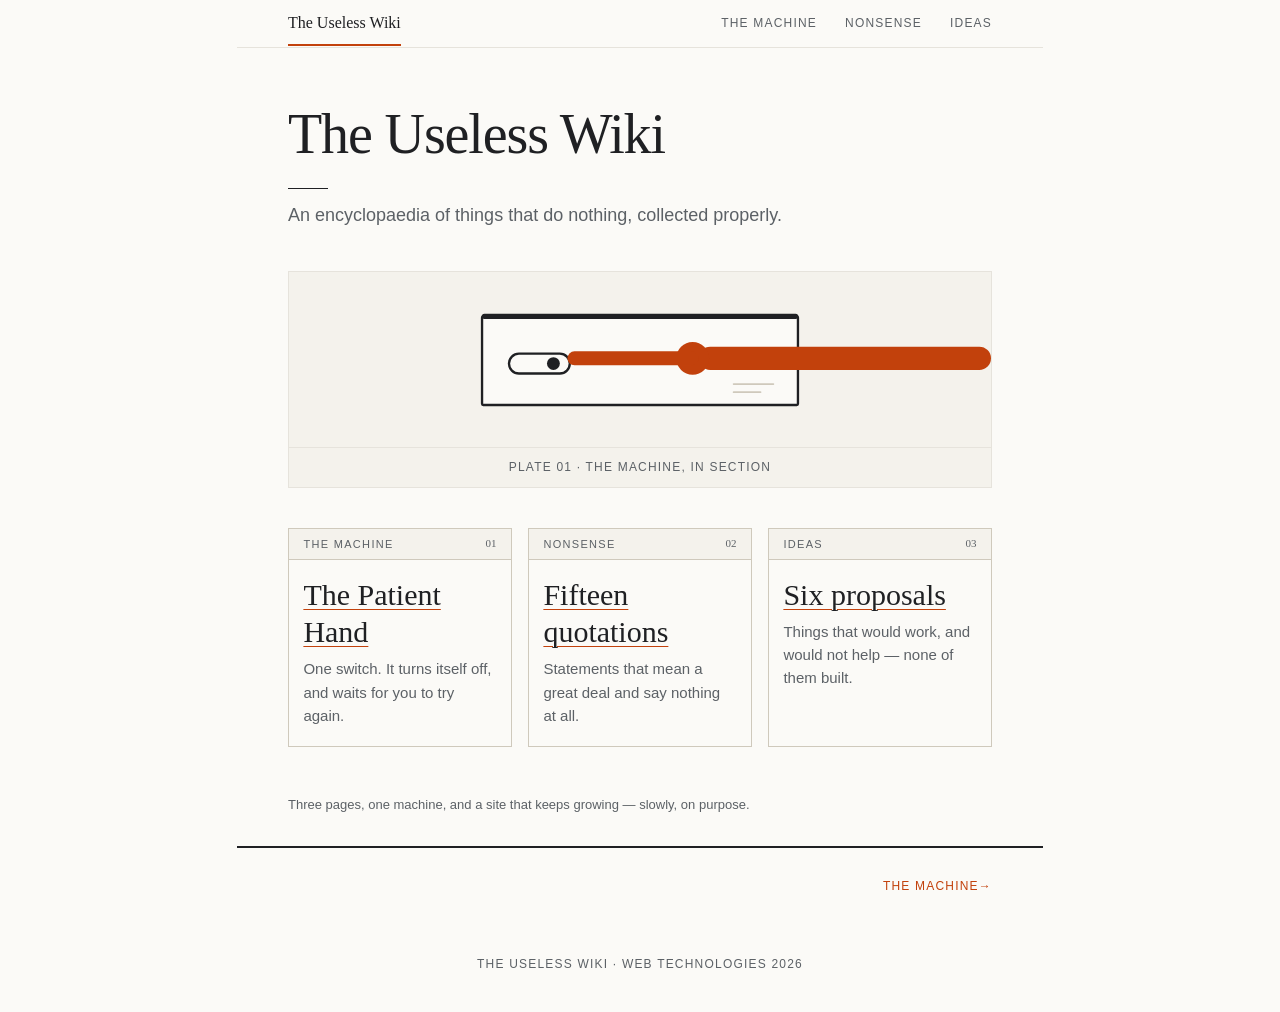
==== commit c2230af7: "docs: the plate shows a metal arm, so say that instead of hand" ====
--- a/index.html
+++ b/index.html
@@ -19,7 +19,7 @@
 
   <figure class="hero">
     <img src="images/hero.svg" width="1200" height="300"
-         alt="A line drawing of an open box with a switch on the front, and an arm reaching out of the lid to turn that switch off.">
+         alt="A line drawing of a closed box seen from the side, with a switch on its front face and a metal arm entering from the right to turn that switch off.">
     <figcaption>Plate 01 · the machine, in section</figcaption>
   </figure>
 
--- a/style.css
+++ b/style.css
@@ -393,7 +393,7 @@
 .idea__text {
   grid-column: 2;
   margin: 0;
-  max-width: 60ch;
+  max-width: var(--w-read);
   font-size: 15px;
   line-height: 1.55;
   color: var(--dim);
@@ -411,9 +411,8 @@
 .idea__state-key { color: var(--dim); }
 .idea__state-value { color: var(--ink); }
 
-/* The two ideas that stopped, struck through: the joke lands without
-   spending a colour on it. */
-.idea__state-value.is-struck { text-decoration: line-through; }
+
+
 
 /* ---- the index at the foot of every page ------------------------------
    Linear, not a ring: the home page has nothing before it, and the last
@@ -535,4 +534,10 @@
 
   .note { font-size: 15px; }
   .idea__state { letter-spacing: .12em; }
-}
+
+  /* The site name takes a line of its own, so the three pages wrap as one
+     group. Left to itself the row breaks in the middle and scatters the
+     last two links to opposite edges. */
+  .site-nav { justify-content: flex-start; }
+  .site-nav .brand { flex: 0 0 100%; margin-right: 0; }
+}
